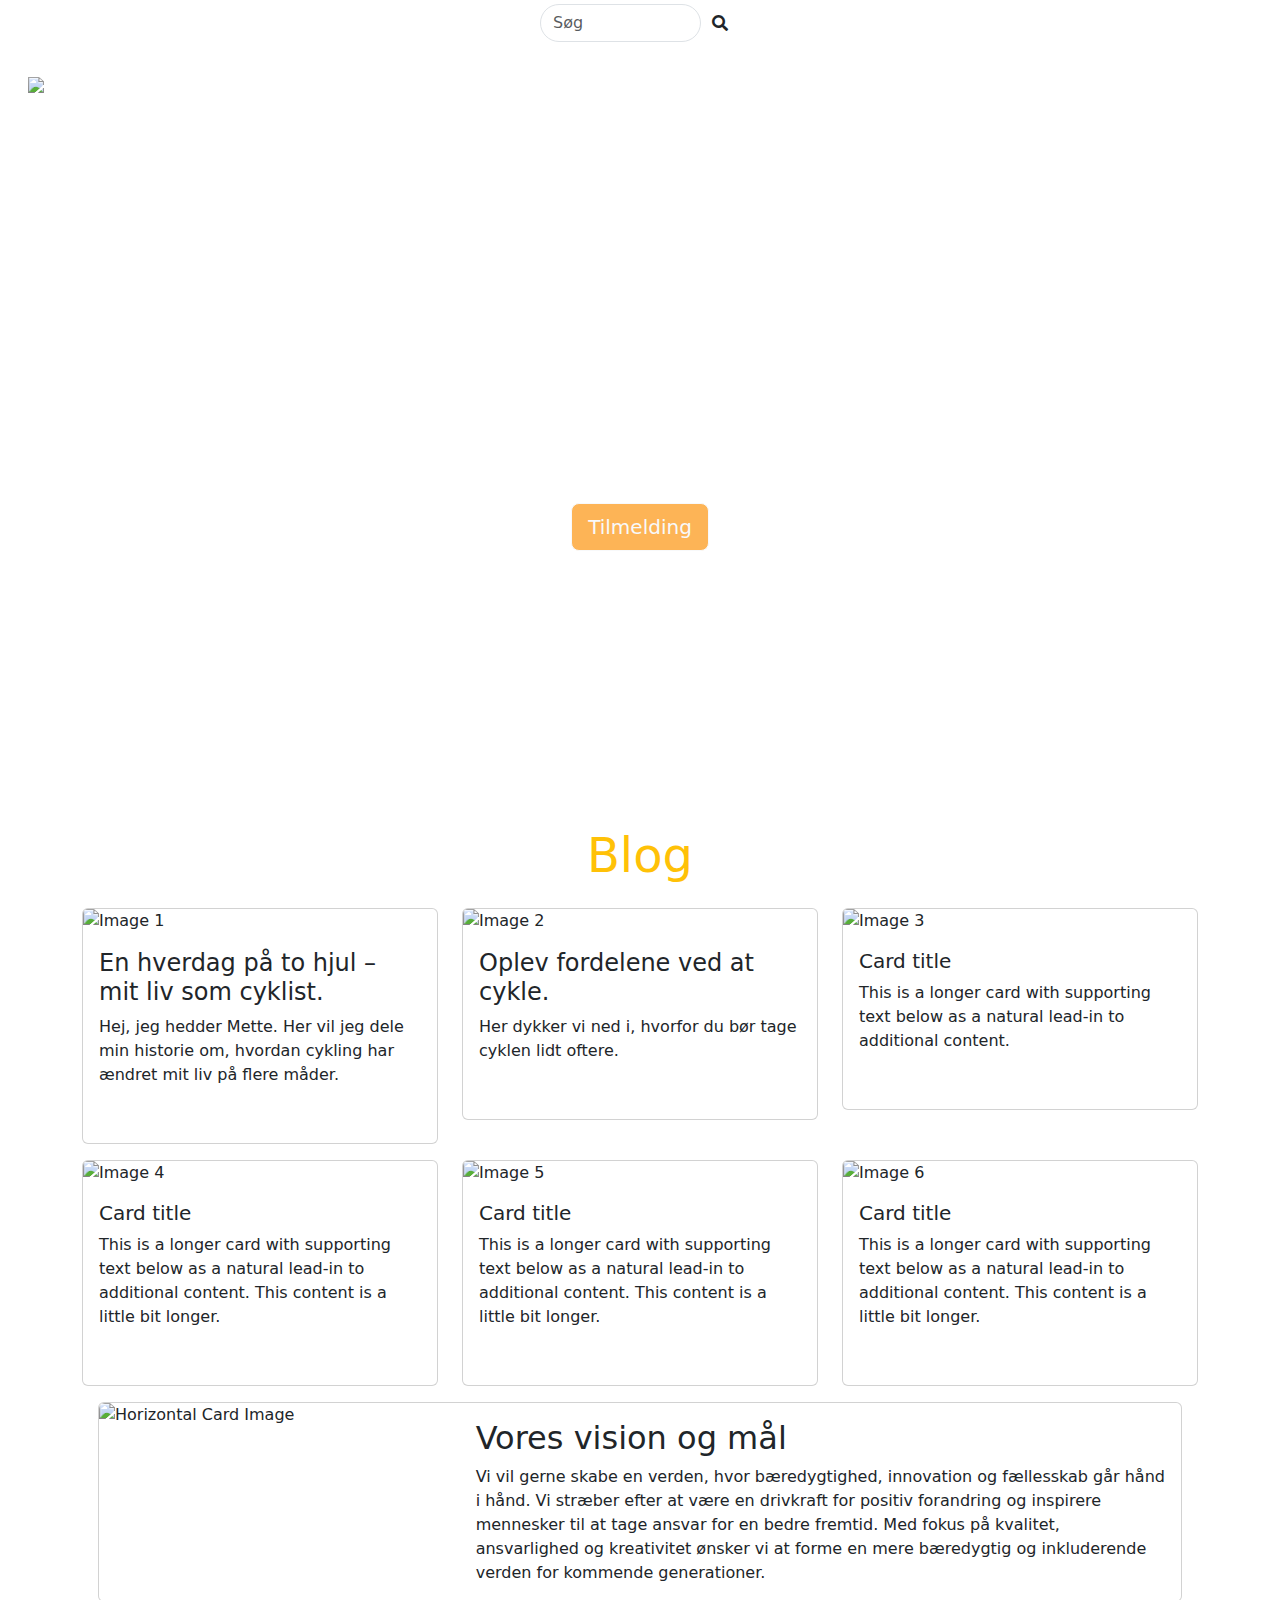
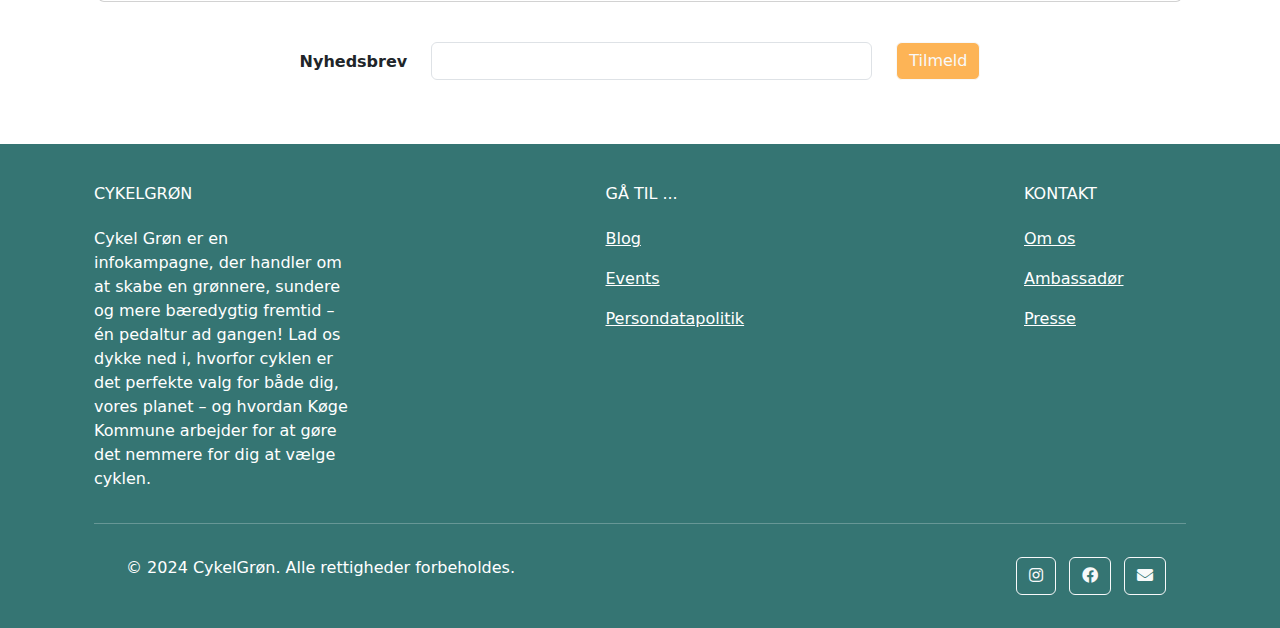
==== index.html @ de94abfb "Add files via upload" ====
<!DOCTYPE html>
<html lang="da">

<head>
    <meta charset="UTF-8">
    <meta name="viewport" content="width=device-width, initial-scale=1.0">
    <link href="https://cdn.jsdelivr.net/npm/bootstrap@5.3.3/dist/css/bootstrap.min.css" rel="stylesheet"
        integrity="sha384-QWTKZyjpPEjISv5WaRU9OFeRpok6YctnYmDr5pNlyT2bRjXh0JMhjY6hW+ALEwIH" crossorigin="anonymous">
    <link rel="icon" type="image/x-icon" href="images/favicon.ico">
    <script src="https://cdn.jsdelivr.net/npm/bootstrap@5.3.3/dist/js/bootstrap.bundle.min.js"
        integrity="sha384-YvpcrYf0tY3lHB60NNkmXc5s9fDVZLESaAA55NDzOxhy9GkcIdslK1eN7N6jIeHz" crossorigin="anonymous"
        defer></script>
    <link rel="stylesheet" href="https://use.fontawesome.com/releases/v5.7.1/css/all.css">
    <link href="https://fonts.googleapis.com/css2?family=Poppins:wght@400;600&display=swap" rel="stylesheet">
    <link rel="stylesheet" href="style/style.css">
    <title>CykelGrøn</title>
</head>

<body>
    <!--Search button-->
    <div class="input-group rounded m-1 mx-auto" style="width: 200px;">
        <input type="search" class="form-control rounded-pill" placeholder="Søg" aria-label="Search"
            aria-describedby="search-addon">
        <span class="input-group-text border-0 rounded" id="search-addon" style="background-color: #ffffff;">
            <i class="fas fa-search"></i>
        </span>
    </div>
    <!--End of search button-->

    <!--Navbar-->
    <nav class="navbar navbar-expand-sm navbar-dark sticky-top" >
        <div class="container-fluid m-3">
            <a class="navbar-brand" href="index.html"><img src="images/Logo1.png" alt="logo" style="height: 15px;">CykelGrøn</a>
            <button class="navbar-toggler" type="button" data-bs-toggle="collapse" data-bs-target="#mynavbar">
                <span class="navbar-toggler-icon"></span>
            </button>
        </div>

        <div class="collapse navbar-collapse m-3" id="mynavbar">
            <ul class="navbar-nav me-auto">
                <li class="nav-item">
                    <a class="nav-link" href="blog.html">Blog</a>
                </li>
                <li class="nav-item">
                    <a class="nav-link" href="#">Events</a>
                </li>
                <li class="nav-item">
                    <a class="nav-link" href="vision.html">Vision</a>
                </li>
            </ul>
        </div>
    </nav>
    <!--End of navbar-->

    <!-- Hero -->
    <div class="p-5 text-center bg-image img-fluid hero" style="background-image: url('images/hero.jpg'); 
        background-position: center; 
        background-repeat: no-repeat; 
        background-size: cover; 
        width: 100%; height: 75vh; 
        position: relative;">

        <div class="d-flex justify-content-center align-items-center h-100 p-5">
            <div class="text-white" id="event">
                <h1 class="mb-3">Cykel Grøn</h1>
                <h4 class="mb-3">Introdag 2025</h4>
                <a class="btn btn-outline-light btn-lg" style="background-color: #FDB456; " href="#"
                    role="button">Tilmelding</a>
            </div>
        </div>

    </div>
    <!-- Hero end-->

    <!-- Cards -->
    <h5 class="display-5 text-warning p-3 text-center">Blog</h5>
    <div class="container">
        <div class="row row-cols-1 row-cols-md-3">
            <div class="col mb-3">
                <div class="card">
                    <img src="images/morogbarn.jpg" class="card-img-top" alt="Image 1">
                    <div class="card-body">
                        <h4 class="card-title">En hverdag på to hjul – mit liv som cyklist.</h4>
                        <p class="card-text">Hej, jeg hedder Mette. 
                            Her vil jeg dele min historie om, hvordan cykling har ændret mit liv på 
                            flere måder.</p>
                        <a href="blogpost1.html" class="btn btn-white stretched-link"></a>
                    </div>
                </div>
            </div>
            <div class="col mb-3">
                <div class="card">
                    <img src="images/felleskab.jpg" class="card-img-top" alt="Image 2">
                    <div class="card-body">
                        <h4 class="card-title">Oplev fordelene ved at cykle.</h4>
                        <p class="card-text">Her dykker vi ned i, hvorfor du bør tage cyklen lidt oftere.</p>
                        <a href="blogpost2.html" class="btn btn-white stretched-link"></a>
                    </div>
                </div>
            </div>
            <div class="col">
                <div class="card">
                    <img src="images/veninde.jpg" class="card-img-top" alt="Image 3">
                    <div class="card-body">
                        <h5 class="card-title">Card title</h5>
                        <p class="card-text">This is a longer card with supporting text below as a natural lead-in to
                            additional content.</p>
                        <a href="nyheder1.html" class="btn btn-white stretched-link"></a>

                    </div>
                </div>
            </div>
            <div class="col">
                <div class="card">
                    <img src="images/eventmedbold.jpg" class="card-img-top" alt="Image 4">
                    <div class="card-body">
                        <h5 class="card-title">Card title</h5>
                        <p class="card-text">This is a longer card with supporting text below as a natural lead-in to
                            additional content. This content is a little bit longer.</p>
                        <a href="nyheder1.html" class="btn btn-white stretched-link"></a>

                    </div>
                </div>
            </div>
            <div class="col">
                <div class="card">
                    <img src="images/familie.jpg"
                        class="card-img-top" alt="Image 5">
                    <div class="card-body">
                        <h5 class="card-title">Card title</h5>
                        <p class="card-text">This is a longer card with supporting text below as a natural lead-in to
                            additional content. This content is a little bit longer.</p>
                        <a href="nyheder1.html" class="btn btn-white stretched-link"></a>

                    </div>
                </div>
            </div>
            <div class="col">
                <div class="card">
                    <img src="images/event.jpg" class="card-img-top" alt="Image 6">
                    <div class="card-body">
                        <h5 class="card-title">Card title</h5>
                        <p class="card-text">This is a longer card with supporting text below as a natural lead-in to
                            additional content. This content is a little bit longer.</p>
                        <a href="nyheder1.html" class="btn btn-white stretched-link"></a>

                    </div>
                </div>
            </div>
        </div>

    </div>
    <!-- End of cards-->

     <!-- Horizontal card -->
     <div class="container marketing">
        <div class="m-3">
            <div class="card">
                <div class="row g-0">
                    <div class="col-md-4">
                        <img src="images/natur.png" class="img-fluid rounded" alt="Horizontal Card Image">
                    </div>
                    <div class="col-md-8">
                        <div class="card-body">
                            <h2 class="card-title">Vores vision og mål</h2>
                            <p class="card-text">Vi vil gerne skabe en verden, hvor bæredygtighed, 
                                innovation og fællesskab går hånd i hånd. Vi stræber efter at være en 
                                drivkraft for positiv forandring og inspirere mennesker til at tage ansvar 
                                for en bedre fremtid. Med fokus på kvalitet, ansvarlighed og kreativitet ønsker 
                                vi at forme en mere bæredygtig og inkluderende verden for kommende generationer.</p>
                        </div>
                    </div>
                </div>
            </div>
        </div>
    </div>
    <!-- End of horizontal card-->

    <!--Tilmelding container-->

    <!-- Grid container -->
    <div class="container p-4 pb-0 mb-3">
        <form action="#">
            <!--Grid row-->
            <div class="row d-flex justify-content-center">
                <!--Grid column-->
                <div class="col-auto">
                    <p class="pt-2">
                        <strong>Nyhedsbrev</strong>
                    </p>
                </div>
                <!--Grid column-->

                <!--Grid column-->
                <div class="col-md-5 col-12">
                    <!-- Email input -->
                    <div class="form-outline form-white mb-4">
                        <input type="email" id="form5Example2" class="form-control" />
                        <label class="form-label" for="form5Example2"></label>
                    </div>
                </div>
                <!--Grid column-->

                <!--Grid column-->
                <div class="col-auto">
                    <!-- Submit button -->
                    <button type="submit" class="btn btn-outline-light mb-5" style="background-color: #FDB456;">
                        Tilmeld
                    </button>
                </div>
                <!--Grid column-->
            </div>
            <!--Grid row-->
        </form>
    </div>


    <!-- Footer -->
    <footer class="text-center text-lg-start text-white" style="background-color: #357573;">
        <div class="container p-4 pb-0">
            <section>
                <div class="row">
                    <!-- CykelGrøn Sektion -->
                    <div class="col-md-3 col-lg-3 col-xl-3 mt-3">
                        <h6 class="text-uppercase mb-4 font-weight-bold">CykelGrøn</h6>
                        <p>Cykel Grøn er en infokampagne, der handler om at skabe en grønnere, sundere og mere bæredygtig fremtid – én pedaltur ad gangen! Lad os dykke ned i, hvorfor cyklen er det perfekte valg for både dig, vores planet – og hvordan Køge Kommune arbejder for at gøre det nemmere for dig at vælge cyklen.</p>
                    </div>
    
                    <hr class="w-150 clearfix d-md-none">
    
                    <!-- Gå til Sektion -->
                    <div class="col-md-2 col-lg-2 col-xl-2 mx-auto mt-3">
                        <h6 class="text-uppercase mb-4 font-weight-bold">Gå til ...</h6>
                        <p><a href="blog.html" class="text-white">Blog</a></p>
                        <p><a href="#" class="text-white">Events</a></p>
                        <p><a href="#" class="text-white">Persondatapolitik</a></p>
                    </div>
    
                    <hr class="w-150 clearfix d-md-none">
    
                    <!-- Kontakt Sektion -->
                    <div class="col-md-3 col-lg-2 col-xl-2 mt-3">
                        <h6 class="text-uppercase mb-4 font-weight-bold">Kontakt</h6>
                        <p><a href="#" class="text-white">Om os</a></p>
                        <p><a href="#" class="text-white">Ambassadør</a></p>
                        <p><a href="#" class="text-white">Presse</a></p>
                    </div>
                </div>
            </section>
    
            <hr class="my-3">
    
            <section class="p-3 pt-0">
                <div class="row d-flex align-items-center">
                    <!-- Copyright Sektion -->
                    <div class="col-md-7 col-lg-8 text-center text-md-start">
                        <div class="p-3">
                            <p>© 2024 CykelGrøn. Alle rettigheder forbeholdes.</p>
                        </div>
                    </div>
    
                    <!-- Sociale Medier og Kontakt -->
                    <div class="col-md-5 col-lg-4 ml-lg-0 text-center text-md-end">
                        <!-- Instagram -->
                        <a class="btn btn-outline-light btn-floating m-1" href="#" role="button">
                            <i class="fab fa-instagram"></i>
                        </a>
                        <!-- Facebook -->
                        <a class="btn btn-outline-light btn-floating m-1" href="#" role="button"><i class="fab fa-facebook"></i></a>
                        <!-- Email -->
                        <a class="btn btn-outline-light btn-floating m-1" href="#" role="button"><i class="fas fa-envelope"></i></a>
                    </div>
                </div>
            </section>
        </div>
    </footer>
    
    <!-- Footer -->

</body>

</html>
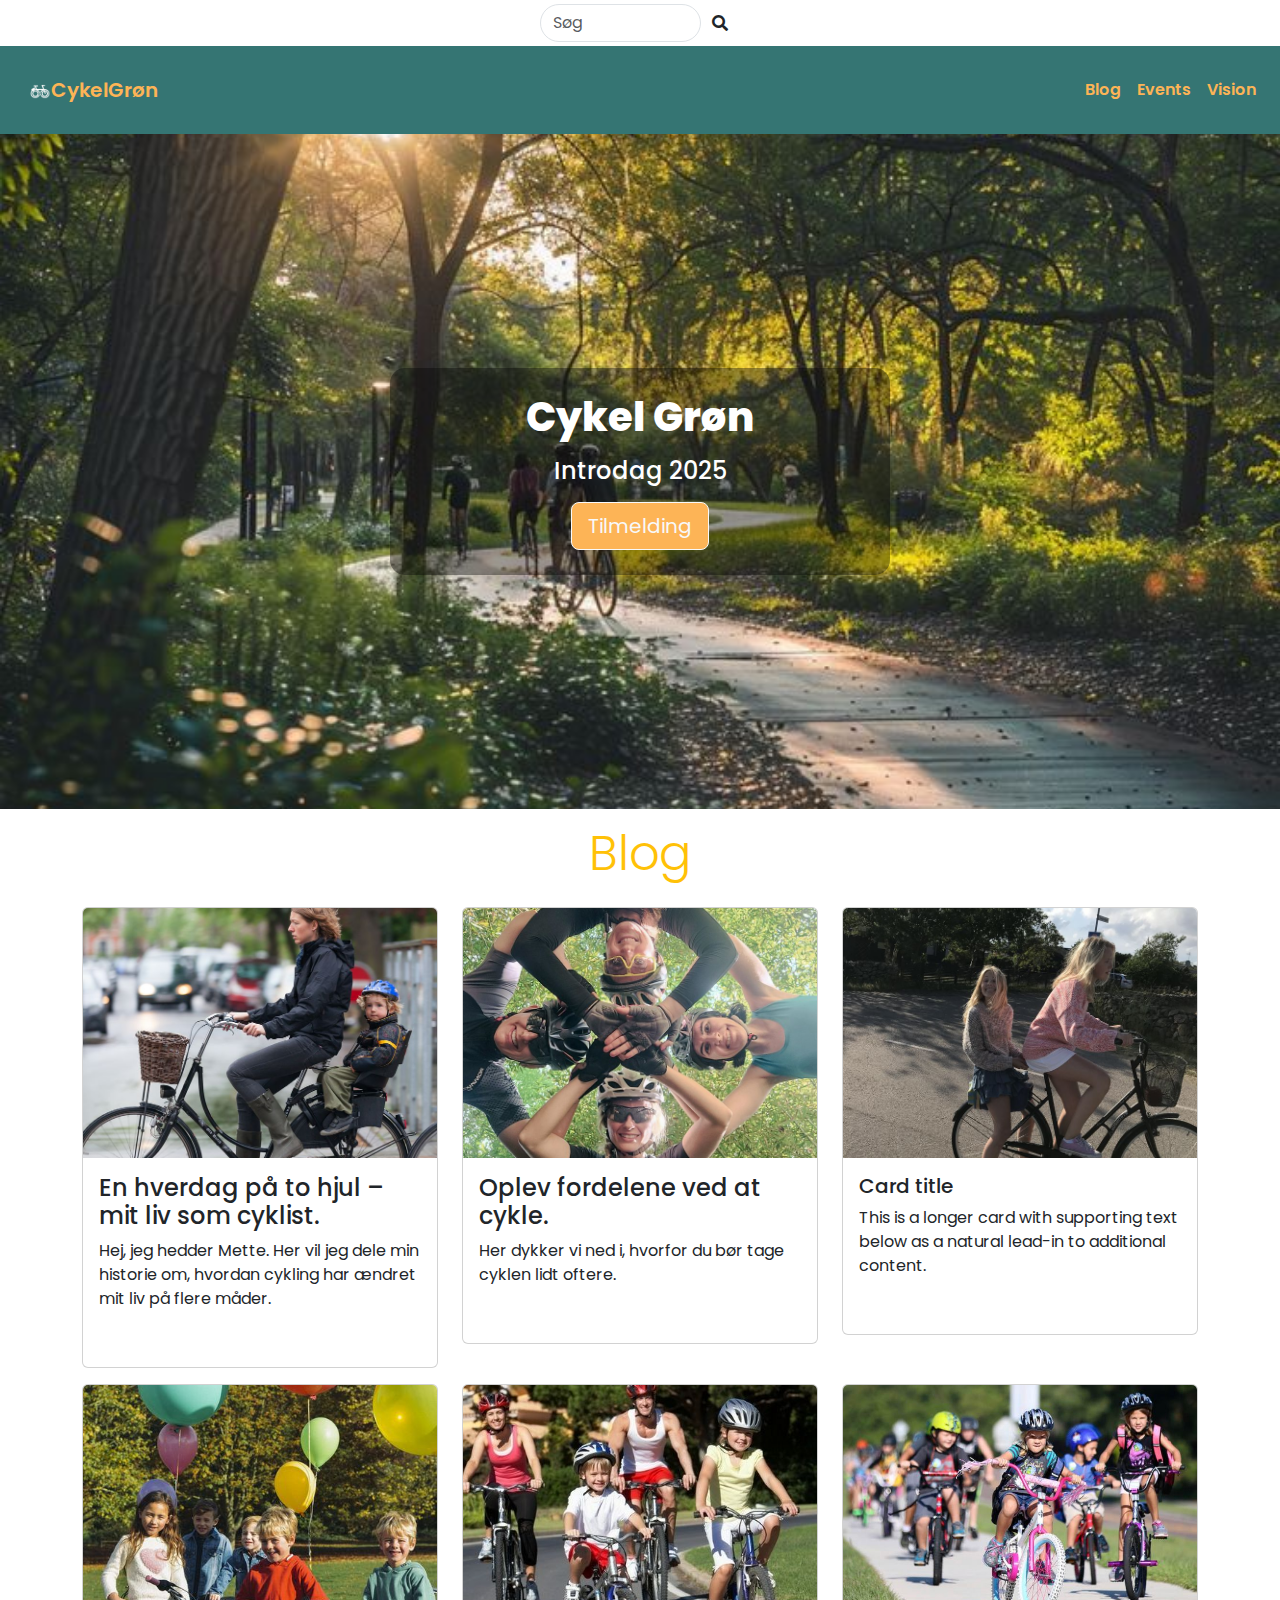
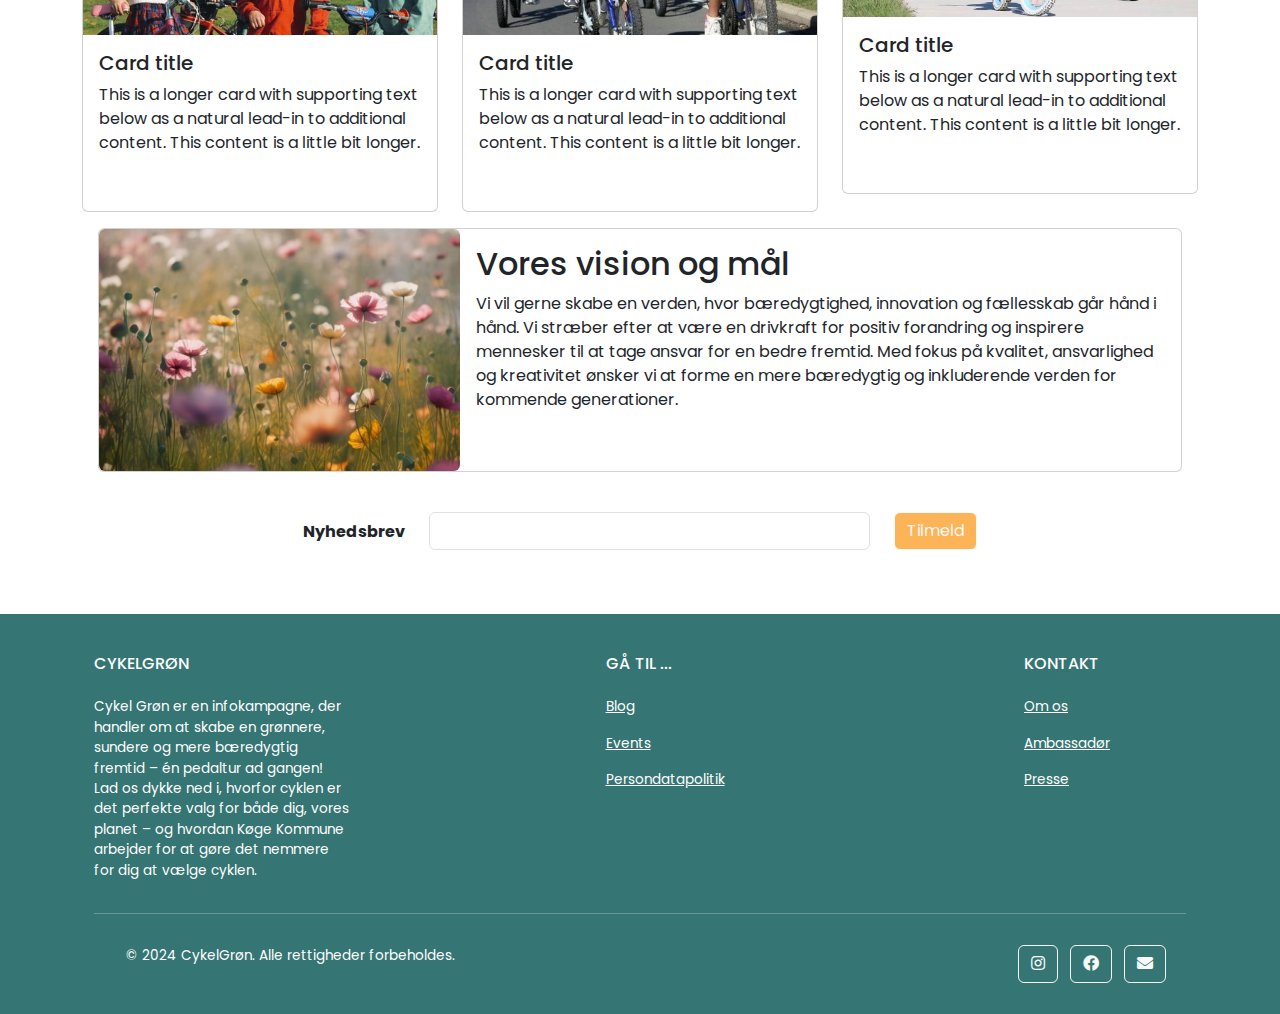
==== commit b2b782c1: "initial commit" ====
--- a/index.html
+++ b/index.html
@@ -1,282 +1,282 @@
-<!DOCTYPE html>
-<html lang="da">
-
-<head>
-    <meta charset="UTF-8">
-    <meta name="viewport" content="width=device-width, initial-scale=1.0">
-    <link href="https://cdn.jsdelivr.net/npm/bootstrap@5.3.3/dist/css/bootstrap.min.css" rel="stylesheet"
-        integrity="sha384-QWTKZyjpPEjISv5WaRU9OFeRpok6YctnYmDr5pNlyT2bRjXh0JMhjY6hW+ALEwIH" crossorigin="anonymous">
-    <link rel="icon" type="image/x-icon" href="images/favicon.ico">
-    <script src="https://cdn.jsdelivr.net/npm/bootstrap@5.3.3/dist/js/bootstrap.bundle.min.js"
-        integrity="sha384-YvpcrYf0tY3lHB60NNkmXc5s9fDVZLESaAA55NDzOxhy9GkcIdslK1eN7N6jIeHz" crossorigin="anonymous"
-        defer></script>
-    <link rel="stylesheet" href="https://use.fontawesome.com/releases/v5.7.1/css/all.css">
-    <link href="https://fonts.googleapis.com/css2?family=Poppins:wght@400;600&display=swap" rel="stylesheet">
-    <link rel="stylesheet" href="style/style.css">
-    <title>CykelGrøn</title>
-</head>
-
-<body>
-    <!--Search button-->
-    <div class="input-group rounded m-1 mx-auto" style="width: 200px;">
-        <input type="search" class="form-control rounded-pill" placeholder="Søg" aria-label="Search"
-            aria-describedby="search-addon">
-        <span class="input-group-text border-0 rounded" id="search-addon" style="background-color: #ffffff;">
-            <i class="fas fa-search"></i>
-        </span>
-    </div>
-    <!--End of search button-->
-
-    <!--Navbar-->
-    <nav class="navbar navbar-expand-sm navbar-dark sticky-top" >
-        <div class="container-fluid m-3">
-            <a class="navbar-brand" href="index.html"><img src="images/Logo1.png" alt="logo" style="height: 15px;">CykelGrøn</a>
-            <button class="navbar-toggler" type="button" data-bs-toggle="collapse" data-bs-target="#mynavbar">
-                <span class="navbar-toggler-icon"></span>
-            </button>
-        </div>
-
-        <div class="collapse navbar-collapse m-3" id="mynavbar">
-            <ul class="navbar-nav me-auto">
-                <li class="nav-item">
-                    <a class="nav-link" href="blog.html">Blog</a>
-                </li>
-                <li class="nav-item">
-                    <a class="nav-link" href="#">Events</a>
-                </li>
-                <li class="nav-item">
-                    <a class="nav-link" href="vision.html">Vision</a>
-                </li>
-            </ul>
-        </div>
-    </nav>
-    <!--End of navbar-->
-
-    <!-- Hero -->
-    <div class="p-5 text-center bg-image img-fluid hero" style="background-image: url('images/hero.jpg'); 
-        background-position: center; 
-        background-repeat: no-repeat; 
-        background-size: cover; 
-        width: 100%; height: 75vh; 
-        position: relative;">
-
-        <div class="d-flex justify-content-center align-items-center h-100 p-5">
-            <div class="text-white" id="event">
-                <h1 class="mb-3">Cykel Grøn</h1>
-                <h4 class="mb-3">Introdag 2025</h4>
-                <a class="btn btn-outline-light btn-lg" style="background-color: #FDB456; " href="#"
-                    role="button">Tilmelding</a>
-            </div>
-        </div>
-
-    </div>
-    <!-- Hero end-->
-
-    <!-- Cards -->
-    <h5 class="display-5 text-warning p-3 text-center">Blog</h5>
-    <div class="container">
-        <div class="row row-cols-1 row-cols-md-3">
-            <div class="col mb-3">
-                <div class="card">
-                    <img src="images/morogbarn.jpg" class="card-img-top" alt="Image 1">
-                    <div class="card-body">
-                        <h4 class="card-title">En hverdag på to hjul – mit liv som cyklist.</h4>
-                        <p class="card-text">Hej, jeg hedder Mette. 
-                            Her vil jeg dele min historie om, hvordan cykling har ændret mit liv på 
-                            flere måder.</p>
-                        <a href="blogpost1.html" class="btn btn-white stretched-link"></a>
-                    </div>
-                </div>
-            </div>
-            <div class="col mb-3">
-                <div class="card">
-                    <img src="images/felleskab.jpg" class="card-img-top" alt="Image 2">
-                    <div class="card-body">
-                        <h4 class="card-title">Oplev fordelene ved at cykle.</h4>
-                        <p class="card-text">Her dykker vi ned i, hvorfor du bør tage cyklen lidt oftere.</p>
-                        <a href="blogpost2.html" class="btn btn-white stretched-link"></a>
-                    </div>
-                </div>
-            </div>
-            <div class="col">
-                <div class="card">
-                    <img src="images/veninde.jpg" class="card-img-top" alt="Image 3">
-                    <div class="card-body">
-                        <h5 class="card-title">Card title</h5>
-                        <p class="card-text">This is a longer card with supporting text below as a natural lead-in to
-                            additional content.</p>
-                        <a href="nyheder1.html" class="btn btn-white stretched-link"></a>
-
-                    </div>
-                </div>
-            </div>
-            <div class="col">
-                <div class="card">
-                    <img src="images/eventmedbold.jpg" class="card-img-top" alt="Image 4">
-                    <div class="card-body">
-                        <h5 class="card-title">Card title</h5>
-                        <p class="card-text">This is a longer card with supporting text below as a natural lead-in to
-                            additional content. This content is a little bit longer.</p>
-                        <a href="nyheder1.html" class="btn btn-white stretched-link"></a>
-
-                    </div>
-                </div>
-            </div>
-            <div class="col">
-                <div class="card">
-                    <img src="images/familie.jpg"
-                        class="card-img-top" alt="Image 5">
-                    <div class="card-body">
-                        <h5 class="card-title">Card title</h5>
-                        <p class="card-text">This is a longer card with supporting text below as a natural lead-in to
-                            additional content. This content is a little bit longer.</p>
-                        <a href="nyheder1.html" class="btn btn-white stretched-link"></a>
-
-                    </div>
-                </div>
-            </div>
-            <div class="col">
-                <div class="card">
-                    <img src="images/event.jpg" class="card-img-top" alt="Image 6">
-                    <div class="card-body">
-                        <h5 class="card-title">Card title</h5>
-                        <p class="card-text">This is a longer card with supporting text below as a natural lead-in to
-                            additional content. This content is a little bit longer.</p>
-                        <a href="nyheder1.html" class="btn btn-white stretched-link"></a>
-
-                    </div>
-                </div>
-            </div>
-        </div>
-
-    </div>
-    <!-- End of cards-->
-
-     <!-- Horizontal card -->
-     <div class="container marketing">
-        <div class="m-3">
-            <div class="card">
-                <div class="row g-0">
-                    <div class="col-md-4">
-                        <img src="images/natur.png" class="img-fluid rounded" alt="Horizontal Card Image">
-                    </div>
-                    <div class="col-md-8">
-                        <div class="card-body">
-                            <h2 class="card-title">Vores vision og mål</h2>
-                            <p class="card-text">Vi vil gerne skabe en verden, hvor bæredygtighed, 
-                                innovation og fællesskab går hånd i hånd. Vi stræber efter at være en 
-                                drivkraft for positiv forandring og inspirere mennesker til at tage ansvar 
-                                for en bedre fremtid. Med fokus på kvalitet, ansvarlighed og kreativitet ønsker 
-                                vi at forme en mere bæredygtig og inkluderende verden for kommende generationer.</p>
-                        </div>
-                    </div>
-                </div>
-            </div>
-        </div>
-    </div>
-    <!-- End of horizontal card-->
-
-    <!--Tilmelding container-->
-
-    <!-- Grid container -->
-    <div class="container p-4 pb-0 mb-3">
-        <form action="#">
-            <!--Grid row-->
-            <div class="row d-flex justify-content-center">
-                <!--Grid column-->
-                <div class="col-auto">
-                    <p class="pt-2">
-                        <strong>Nyhedsbrev</strong>
-                    </p>
-                </div>
-                <!--Grid column-->
-
-                <!--Grid column-->
-                <div class="col-md-5 col-12">
-                    <!-- Email input -->
-                    <div class="form-outline form-white mb-4">
-                        <input type="email" id="form5Example2" class="form-control" />
-                        <label class="form-label" for="form5Example2"></label>
-                    </div>
-                </div>
-                <!--Grid column-->
-
-                <!--Grid column-->
-                <div class="col-auto">
-                    <!-- Submit button -->
-                    <button type="submit" class="btn btn-outline-light mb-5" style="background-color: #FDB456;">
-                        Tilmeld
-                    </button>
-                </div>
-                <!--Grid column-->
-            </div>
-            <!--Grid row-->
-        </form>
-    </div>
-
-
-    <!-- Footer -->
-    <footer class="text-center text-lg-start text-white" style="background-color: #357573;">
-        <div class="container p-4 pb-0">
-            <section>
-                <div class="row">
-                    <!-- CykelGrøn Sektion -->
-                    <div class="col-md-3 col-lg-3 col-xl-3 mt-3">
-                        <h6 class="text-uppercase mb-4 font-weight-bold">CykelGrøn</h6>
-                        <p>Cykel Grøn er en infokampagne, der handler om at skabe en grønnere, sundere og mere bæredygtig fremtid – én pedaltur ad gangen! Lad os dykke ned i, hvorfor cyklen er det perfekte valg for både dig, vores planet – og hvordan Køge Kommune arbejder for at gøre det nemmere for dig at vælge cyklen.</p>
-                    </div>
-    
-                    <hr class="w-150 clearfix d-md-none">
-    
-                    <!-- Gå til Sektion -->
-                    <div class="col-md-2 col-lg-2 col-xl-2 mx-auto mt-3">
-                        <h6 class="text-uppercase mb-4 font-weight-bold">Gå til ...</h6>
-                        <p><a href="blog.html" class="text-white">Blog</a></p>
-                        <p><a href="#" class="text-white">Events</a></p>
-                        <p><a href="#" class="text-white">Persondatapolitik</a></p>
-                    </div>
-    
-                    <hr class="w-150 clearfix d-md-none">
-    
-                    <!-- Kontakt Sektion -->
-                    <div class="col-md-3 col-lg-2 col-xl-2 mt-3">
-                        <h6 class="text-uppercase mb-4 font-weight-bold">Kontakt</h6>
-                        <p><a href="#" class="text-white">Om os</a></p>
-                        <p><a href="#" class="text-white">Ambassadør</a></p>
-                        <p><a href="#" class="text-white">Presse</a></p>
-                    </div>
-                </div>
-            </section>
-    
-            <hr class="my-3">
-    
-            <section class="p-3 pt-0">
-                <div class="row d-flex align-items-center">
-                    <!-- Copyright Sektion -->
-                    <div class="col-md-7 col-lg-8 text-center text-md-start">
-                        <div class="p-3">
-                            <p>© 2024 CykelGrøn. Alle rettigheder forbeholdes.</p>
-                        </div>
-                    </div>
-    
-                    <!-- Sociale Medier og Kontakt -->
-                    <div class="col-md-5 col-lg-4 ml-lg-0 text-center text-md-end">
-                        <!-- Instagram -->
-                        <a class="btn btn-outline-light btn-floating m-1" href="#" role="button">
-                            <i class="fab fa-instagram"></i>
-                        </a>
-                        <!-- Facebook -->
-                        <a class="btn btn-outline-light btn-floating m-1" href="#" role="button"><i class="fab fa-facebook"></i></a>
-                        <!-- Email -->
-                        <a class="btn btn-outline-light btn-floating m-1" href="#" role="button"><i class="fas fa-envelope"></i></a>
-                    </div>
-                </div>
-            </section>
-        </div>
-    </footer>
-    
-    <!-- Footer -->
-
-</body>
-
+<!DOCTYPE html>
+<html lang="da">
+
+<head>
+    <meta charset="UTF-8">
+    <meta name="viewport" content="width=device-width, initial-scale=1.0">
+    <link href="https://cdn.jsdelivr.net/npm/bootstrap@5.3.3/dist/css/bootstrap.min.css" rel="stylesheet"
+        integrity="sha384-QWTKZyjpPEjISv5WaRU9OFeRpok6YctnYmDr5pNlyT2bRjXh0JMhjY6hW+ALEwIH" crossorigin="anonymous">
+    <link rel="icon" type="image/x-icon" href="images/favicon.ico">
+    <script src="https://cdn.jsdelivr.net/npm/bootstrap@5.3.3/dist/js/bootstrap.bundle.min.js"
+        integrity="sha384-YvpcrYf0tY3lHB60NNkmXc5s9fDVZLESaAA55NDzOxhy9GkcIdslK1eN7N6jIeHz" crossorigin="anonymous"
+        defer></script>
+    <link rel="stylesheet" href="https://use.fontawesome.com/releases/v5.7.1/css/all.css">
+    <link href="https://fonts.googleapis.com/css2?family=Poppins:wght@400;600&display=swap" rel="stylesheet">
+    <link rel="stylesheet" href="style/style.css">
+    <title>CykelGrøn</title>
+</head>
+
+<body>
+    <!--Search button-->
+    <div class="input-group rounded m-1 mx-auto" style="width: 200px;">
+        <input type="search" class="form-control rounded-pill" placeholder="Søg" aria-label="Search"
+            aria-describedby="search-addon">
+        <span class="input-group-text border-0 rounded" id="search-addon" style="background-color: #ffffff;">
+            <i class="fas fa-search"></i>
+        </span>
+    </div>
+    <!--End of search button-->
+
+    <!--Navbar-->
+    <nav class="navbar navbar-expand-sm navbar-dark sticky-top" >
+        <div class="container-fluid m-3">
+            <a class="navbar-brand" href="index.html"><img src="images/Logo1.png" alt="logo" style="height: 15px;">CykelGrøn</a>
+            <button class="navbar-toggler" type="button" data-bs-toggle="collapse" data-bs-target="#mynavbar">
+                <span class="navbar-toggler-icon"></span>
+            </button>
+        </div>
+
+        <div class="collapse navbar-collapse m-3" id="mynavbar">
+            <ul class="navbar-nav me-auto">
+                <li class="nav-item">
+                    <a class="nav-link" href="blog.html">Blog</a>
+                </li>
+                <li class="nav-item">
+                    <a class="nav-link" href="#">Events</a>
+                </li>
+                <li class="nav-item">
+                    <a class="nav-link" href="vision.html">Vision</a>
+                </li>
+            </ul>
+        </div>
+    </nav>
+    <!--End of navbar-->
+
+    <!-- Hero -->
+    <div class="p-5 text-center bg-image img-fluid hero" style="background-image: url('images/hero.jpg'); 
+        background-position: center; 
+        background-repeat: no-repeat; 
+        background-size: cover; 
+        width: 100%; height: 75vh; 
+        position: relative;">
+
+        <div class="d-flex justify-content-center align-items-center h-100 p-5">
+            <div class="text-white" id="event">
+                <h1 class="mb-3">Cykel Grøn</h1>
+                <h4 class="mb-3">Introdag 2025</h4>
+                <a class="btn btn-outline-light btn-lg" style="background-color: #FDB456; " href="#"
+                    role="button">Tilmelding</a>
+            </div>
+        </div>
+
+    </div>
+    <!-- Hero end-->
+
+    <!-- Cards -->
+    <h5 class="display-5 text-warning p-3 text-center">Blog</h5>
+    <div class="container">
+        <div class="row row-cols-1 row-cols-md-3">
+            <div class="col mb-3">
+                <div class="card">
+                    <img src="images/morogbarn.jpg" class="card-img-top" alt="Image 1">
+                    <div class="card-body">
+                        <h4 class="card-title">En hverdag på to hjul – mit liv som cyklist.</h4>
+                        <p class="card-text">Hej, jeg hedder Mette. 
+                            Her vil jeg dele min historie om, hvordan cykling har ændret mit liv på 
+                            flere måder.</p>
+                        <a href="blogpost1.html" class="btn btn-white stretched-link"></a>
+                    </div>
+                </div>
+            </div>
+            <div class="col mb-3">
+                <div class="card">
+                    <img src="images/felleskab.jpg" class="card-img-top" alt="Image 2">
+                    <div class="card-body">
+                        <h4 class="card-title">Oplev fordelene ved at cykle.</h4>
+                        <p class="card-text">Her dykker vi ned i, hvorfor du bør tage cyklen lidt oftere.</p>
+                        <a href="blogpost2.html" class="btn btn-white stretched-link"></a>
+                    </div>
+                </div>
+            </div>
+            <div class="col">
+                <div class="card">
+                    <img src="images/veninde.jpg" class="card-img-top" alt="Image 3">
+                    <div class="card-body">
+                        <h5 class="card-title">Card title</h5>
+                        <p class="card-text">This is a longer card with supporting text below as a natural lead-in to
+                            additional content.</p>
+                        <a href="nyheder1.html" class="btn btn-white stretched-link"></a>
+
+                    </div>
+                </div>
+            </div>
+            <div class="col">
+                <div class="card">
+                    <img src="images/eventmedbold.jpg" class="card-img-top" alt="Image 4">
+                    <div class="card-body">
+                        <h5 class="card-title">Card title</h5>
+                        <p class="card-text">This is a longer card with supporting text below as a natural lead-in to
+                            additional content. This content is a little bit longer.</p>
+                        <a href="nyheder1.html" class="btn btn-white stretched-link"></a>
+
+                    </div>
+                </div>
+            </div>
+            <div class="col">
+                <div class="card">
+                    <img src="images/familie.jpg"
+                        class="card-img-top" alt="Image 5">
+                    <div class="card-body">
+                        <h5 class="card-title">Card title</h5>
+                        <p class="card-text">This is a longer card with supporting text below as a natural lead-in to
+                            additional content. This content is a little bit longer.</p>
+                        <a href="nyheder1.html" class="btn btn-white stretched-link"></a>
+
+                    </div>
+                </div>
+            </div>
+            <div class="col">
+                <div class="card">
+                    <img src="images/event.jpg" class="card-img-top" alt="Image 6">
+                    <div class="card-body">
+                        <h5 class="card-title">Card title</h5>
+                        <p class="card-text">This is a longer card with supporting text below as a natural lead-in to
+                            additional content. This content is a little bit longer.</p>
+                        <a href="nyheder1.html" class="btn btn-white stretched-link"></a>
+
+                    </div>
+                </div>
+            </div>
+        </div>
+
+    </div>
+    <!-- End of cards-->
+
+     <!-- Horizontal card -->
+     <div class="container marketing">
+        <div class="m-3">
+            <div class="card">
+                <div class="row g-0">
+                    <div class="col-md-4">
+                        <img src="images/natur.png" class="img-fluid rounded" alt="Horizontal Card Image">
+                    </div>
+                    <div class="col-md-8">
+                        <div class="card-body">
+                            <h2 class="card-title">Vores vision og mål</h2>
+                            <p class="card-text">Vi vil gerne skabe en verden, hvor bæredygtighed, 
+                                innovation og fællesskab går hånd i hånd. Vi stræber efter at være en 
+                                drivkraft for positiv forandring og inspirere mennesker til at tage ansvar 
+                                for en bedre fremtid. Med fokus på kvalitet, ansvarlighed og kreativitet ønsker 
+                                vi at forme en mere bæredygtig og inkluderende verden for kommende generationer.</p>
+                        </div>
+                    </div>
+                </div>
+            </div>
+        </div>
+    </div>
+    <!-- End of horizontal card-->
+
+    <!--Tilmelding container-->
+
+    <!-- Grid container -->
+    <div class="container p-4 pb-0 mb-3">
+        <form action="#">
+            <!--Grid row-->
+            <div class="row d-flex justify-content-center">
+                <!--Grid column-->
+                <div class="col-auto">
+                    <p class="pt-2">
+                        <strong>Nyhedsbrev</strong>
+                    </p>
+                </div>
+                <!--Grid column-->
+
+                <!--Grid column-->
+                <div class="col-md-5 col-12">
+                    <!-- Email input -->
+                    <div class="form-outline form-white mb-4">
+                        <input type="email" id="form5Example2" class="form-control" />
+                        <label class="form-label" for="form5Example2"></label>
+                    </div>
+                </div>
+                <!--Grid column-->
+
+                <!--Grid column-->
+                <div class="col-auto">
+                    <!-- Submit button -->
+                    <button type="submit" class="btn btn-outline-light mb-5" style="background-color: #FDB456;">
+                        Tilmeld
+                    </button>
+                </div>
+                <!--Grid column-->
+            </div>
+            <!--Grid row-->
+        </form>
+    </div>
+
+
+    <!-- Footer -->
+    <footer class="text-center text-lg-start text-white" style="background-color: #357573;">
+        <div class="container p-4 pb-0">
+            <section>
+                <div class="row">
+                    <!-- CykelGrøn Sektion -->
+                    <div class="col-md-3 col-lg-3 col-xl-3 mt-3">
+                        <h6 class="text-uppercase mb-4 font-weight-bold">CykelGrøn</h6>
+                        <p>Cykel Grøn er en infokampagne, der handler om at skabe en grønnere, sundere og mere bæredygtig fremtid – én pedaltur ad gangen! Lad os dykke ned i, hvorfor cyklen er det perfekte valg for både dig, vores planet – og hvordan Køge Kommune arbejder for at gøre det nemmere for dig at vælge cyklen.</p>
+                    </div>
+    
+                    <hr class="w-150 clearfix d-md-none">
+    
+                    <!-- Gå til Sektion -->
+                    <div class="col-md-2 col-lg-2 col-xl-2 mx-auto mt-3">
+                        <h6 class="text-uppercase mb-4 font-weight-bold">Gå til ...</h6>
+                        <p><a href="blog.html" class="text-white">Blog</a></p>
+                        <p><a href="#" class="text-white">Events</a></p>
+                        <p><a href="#" class="text-white">Persondatapolitik</a></p>
+                    </div>
+    
+                    <hr class="w-150 clearfix d-md-none">
+    
+                    <!-- Kontakt Sektion -->
+                    <div class="col-md-3 col-lg-2 col-xl-2 mt-3">
+                        <h6 class="text-uppercase mb-4 font-weight-bold">Kontakt</h6>
+                        <p><a href="#" class="text-white">Om os</a></p>
+                        <p><a href="#" class="text-white">Ambassadør</a></p>
+                        <p><a href="#" class="text-white">Presse</a></p>
+                    </div>
+                </div>
+            </section>
+    
+            <hr class="my-3">
+    
+            <section class="p-3 pt-0">
+                <div class="row d-flex align-items-center">
+                    <!-- Copyright Sektion -->
+                    <div class="col-md-7 col-lg-8 text-center text-md-start">
+                        <div class="p-3">
+                            <p>© 2024 CykelGrøn. Alle rettigheder forbeholdes.</p>
+                        </div>
+                    </div>
+    
+                    <!-- Sociale Medier og Kontakt -->
+                    <div class="col-md-5 col-lg-4 ml-lg-0 text-center text-md-end">
+                        <!-- Instagram -->
+                        <a class="btn btn-outline-light btn-floating m-1" href="#" role="button">
+                            <i class="fab fa-instagram"></i>
+                        </a>
+                        <!-- Facebook -->
+                        <a class="btn btn-outline-light btn-floating m-1" href="#" role="button"><i class="fab fa-facebook"></i></a>
+                        <!-- Email -->
+                        <a class="btn btn-outline-light btn-floating m-1" href="#" role="button"><i class="fas fa-envelope"></i></a>
+                    </div>
+                </div>
+            </section>
+        </div>
+    </footer>
+    
+    <!-- Footer -->
+
+</body>
+
 </html>--- a/style/style.css
+++ b/style/style.css
@@ -0,0 +1,50 @@
+*{
+    border: none;
+    font-family: 'Poppins', sans-serif;
+    
+}
+
+nav{
+    background-color: rgba(53, 117, 115, 1);
+}
+
+nav.navbar a {
+    color: #FDB456; /* Replace with your desired font color */
+    font-weight: 600;
+}
+nav.navbar a:hover {
+    color: #f2f2f1; /* Optional: Hover effect */
+}
+h1{
+    font-weight: 800;
+}
+
+#event{
+    background-color: rgba(6, 6, 6, 0.397);
+    width: 500px;
+    padding: 25px;
+    border-radius: 15px;
+}
+
+.card-img-top {
+    width: 100%;
+    height: auto; /* Maintains aspect ratio */
+    max-height: 250px; /* Set a maximum height */
+    object-fit: cover; /* Ensures the image covers the area without stretching */
+}
+
+footer {
+    font-size: 0.85rem; /* Decrease the font size */
+}
+
+footer h6 {
+    font-size: 1rem; /* Slightly larger font size for headings */
+}
+
+footer p, footer a {
+    font-size: 0.85rem; /* Reduce the font size of paragraphs and links */
+}
+ h3.section-title {
+    font-weight: 600;
+    font-size: 1rem;
+ }